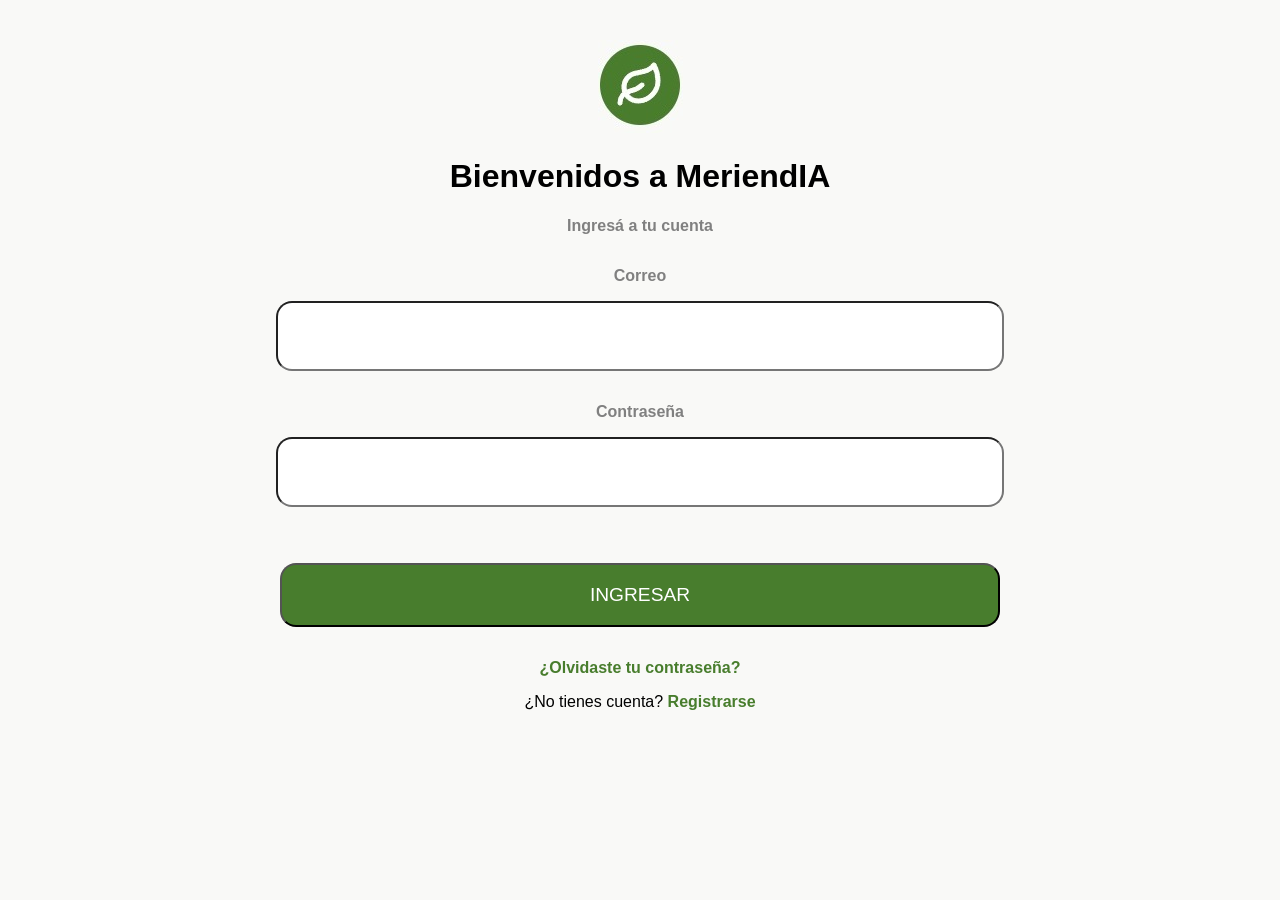
==== index.html @ b2f6458e "Creación de MeriendIA con login, recuperar contraseña y creación de cuenta sin funciones." ====
<!DOCTYPE html>
<html lang="en">
<head>
    <meta charset="UTF-8">
    <link rel="stylesheet" href="./index.css">
    <meta name="viewport" content="width=device-width, initial-scale=1.0">
    <title>MeriendIA</title>
</head>
<body>
    <div id="container">
    <header>
        <img src="./img/index/logo.jpg" alt="Logo MeriendIA">
        <h1>Bienvenidos a MeriendIA</h1>
    </header>
    <main>
        <p>Ingresá a tu cuenta</p>
        <div id="form">
            <form action="" method="get">
                <label for="email">Correo</label><br/>
                <input type="email" name="email"><br/>
                <label for="password">Contraseña</label><br/>
                <input type="password" name="password"><br/>
                <button type="submit">INGRESAR</button>
            </form>
        </div>
    </main>
    <footer>
        <a href="./ForgottenPass/ForgottenPass.html">¿Olvidaste tu contraseña?</a>
        <p>¿No tienes cuenta? <a href="./Register/Register.html">Registrarse</a></p>
    </footer>
    </div>
    <script src="index.js"></script>
</body>
</html>
---- index.css ----
#container {
    margin: auto;
    width: 900px;
    text-align: center;
}

#container p {
    margin-bottom: 2rem;
}

label{
    text-align: left;
    color: gray;
    font-weight: bold;
}

input {
    width: 80%;
    margin-bottom: 2rem;
    margin-top: 1rem;
    height: 4rem;
    border-radius: 1rem;
    font-size: x-large;
    text-align: center;
}

body{ 
    font-family: Verdana, Geneva, Tahoma, sans-serif;
    background-color: #F9F9F7;
}

#form {
    display: block;
}

img {
    margin-top: 2rem;
}

main p {
    color: gray;
    font-weight: bold;
}

button{
    font-size: larger;
    background-color: #487D2D;
    color: white;
    height: 4rem;
    width: 80%;
    border-radius: 1rem;
    margin-top: 1.5rem;
}

button:hover{
    cursor: pointer;
    background-color: #558d39;
}

footer{
    margin-top: 2rem;
}

footer a{
    text-decoration: none;
    color:#487D2D;
    font-weight: bold;
    margin-top: 2rem;
}
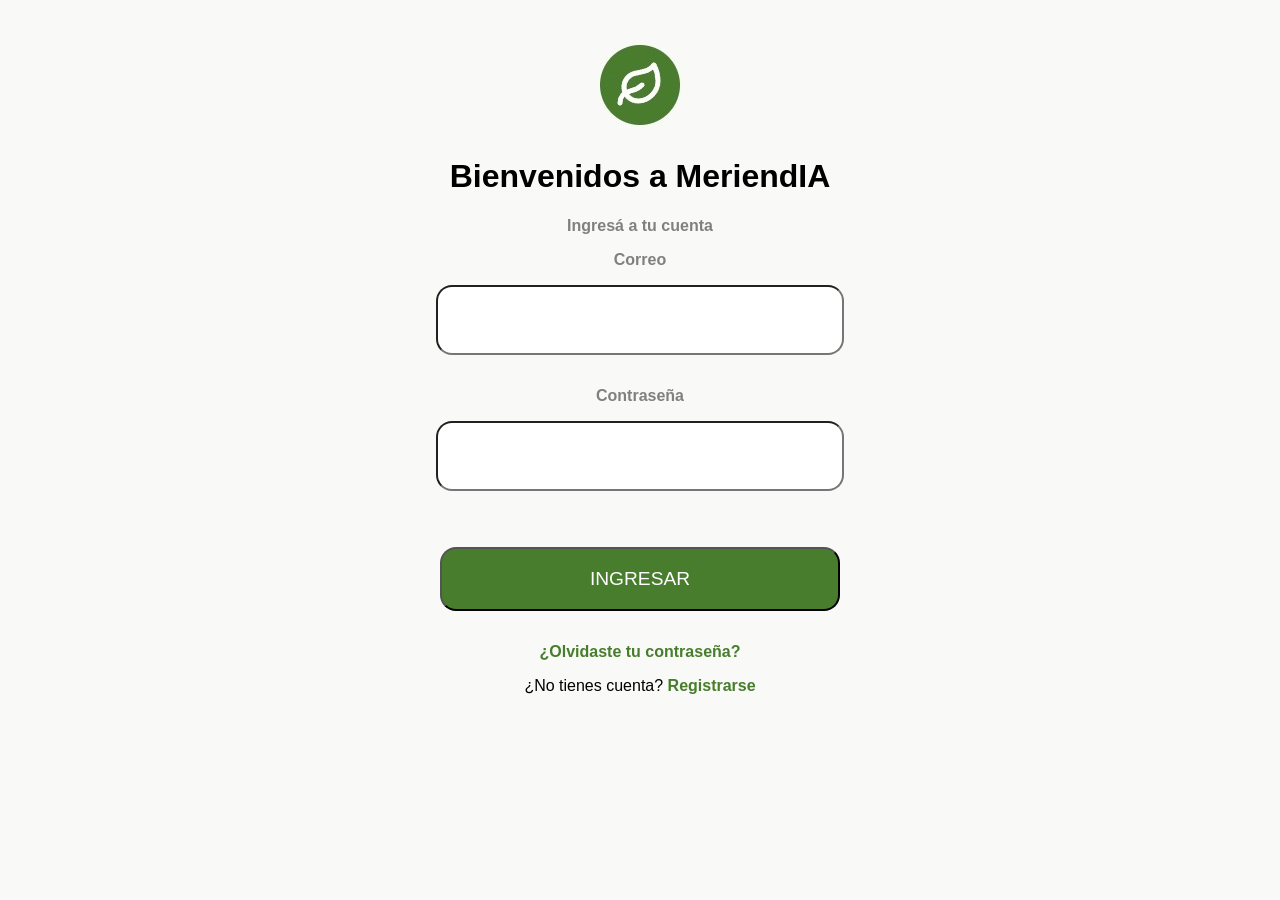
==== commit 9fb18d87: "Home en progreso" ====
--- a/index.html
+++ b/index.html
@@ -15,12 +15,12 @@
     <main>
         <p>Ingresá a tu cuenta</p>
         <div id="form">
-            <form action="" method="get">
+            <form method="get" action="">
                 <label for="email">Correo</label><br/>
-                <input type="email" name="email"><br/>
+                <input type="email" name="email" id="email"><br/>
                 <label for="password">Contraseña</label><br/>
-                <input type="password" name="password"><br/>
-                <button type="submit">INGRESAR</button>
+                <input type="password" name="password" id="password"><br/>
+                <button type="button" onclick="login()">INGRESAR</button>
             </form>
         </div>
     </main>
@@ -29,6 +29,6 @@
         <p>¿No tienes cuenta? <a href="./Register/Register.html">Registrarse</a></p>
     </footer>
     </div>
-    <script src="index.js"></script>
+    <script src="./index.js"></script>
 </body>
 </html>
--- a/index.css
+++ b/index.css
@@ -1,11 +1,7 @@
 #container {
     margin: auto;
-    width: 900px;
+    width: 500px;
     text-align: center;
-}
-
-#container p {
-    margin-bottom: 2rem;
 }
 
 label{
